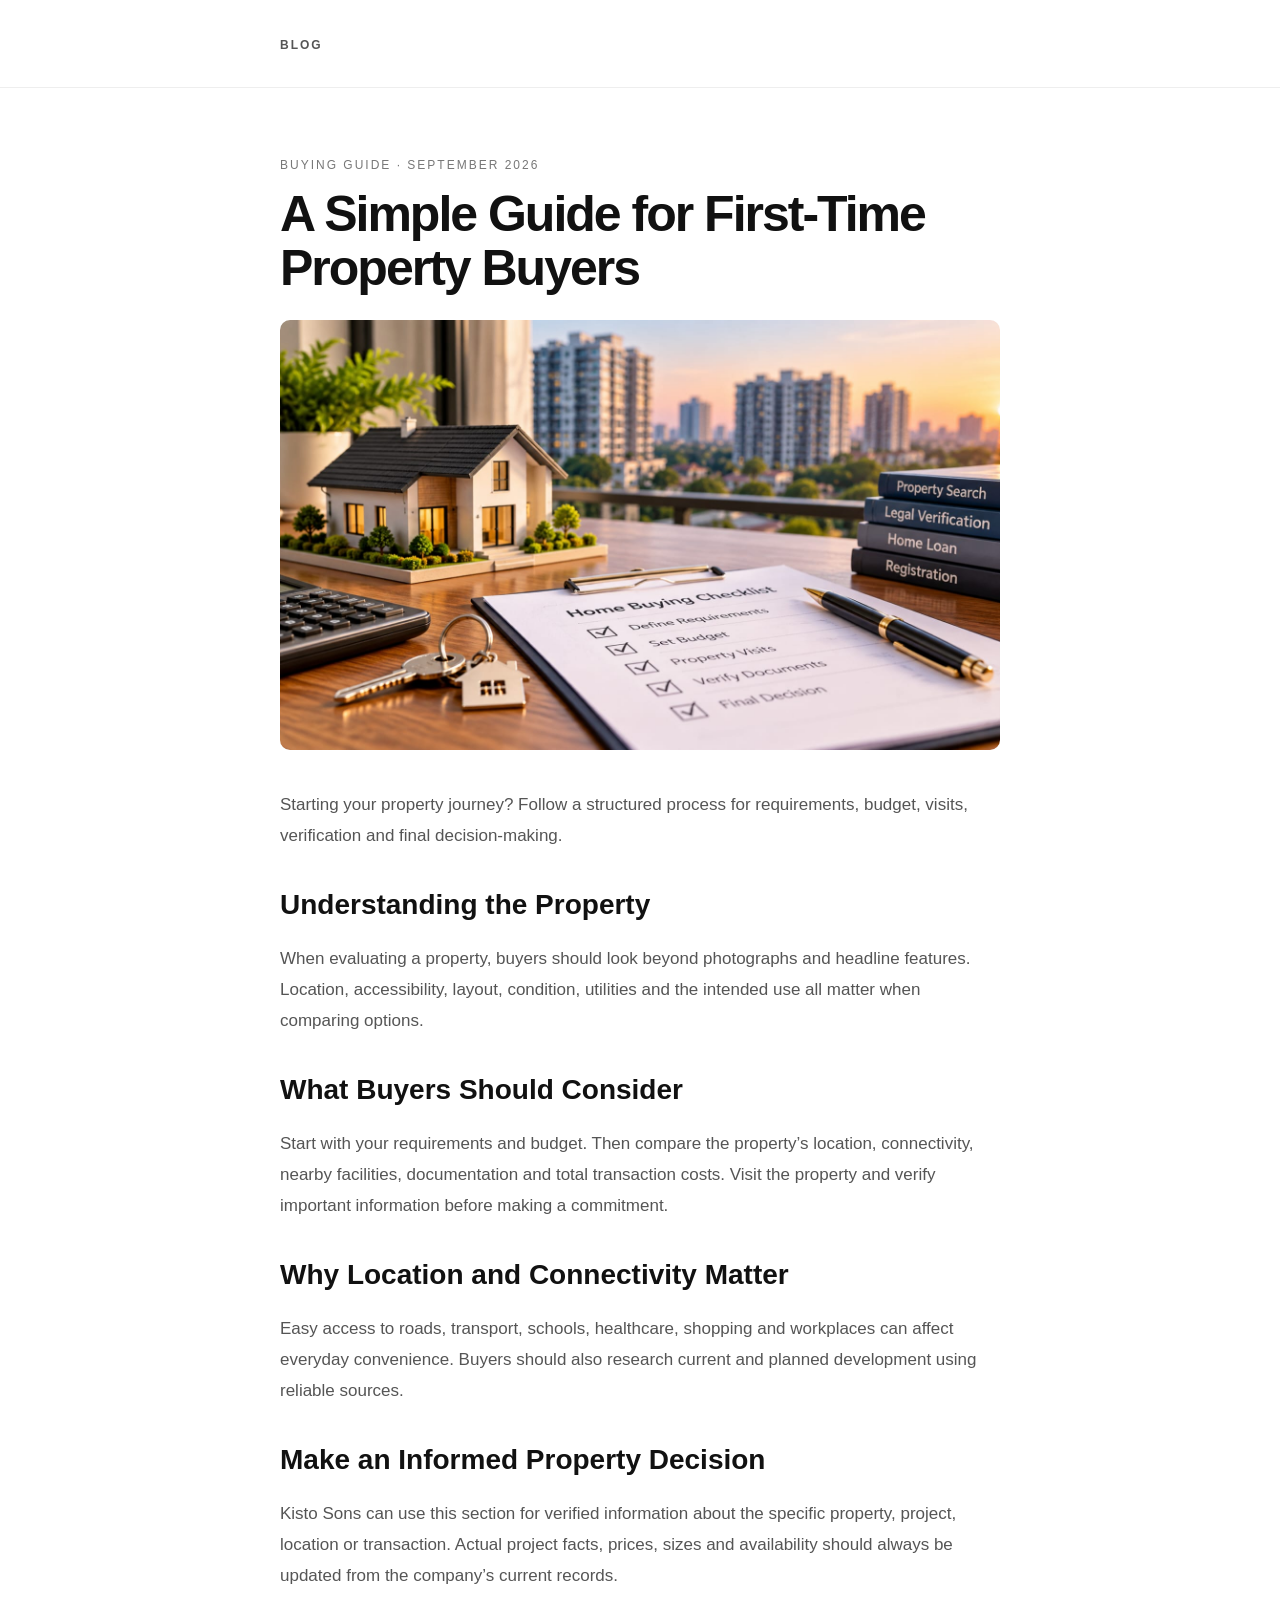
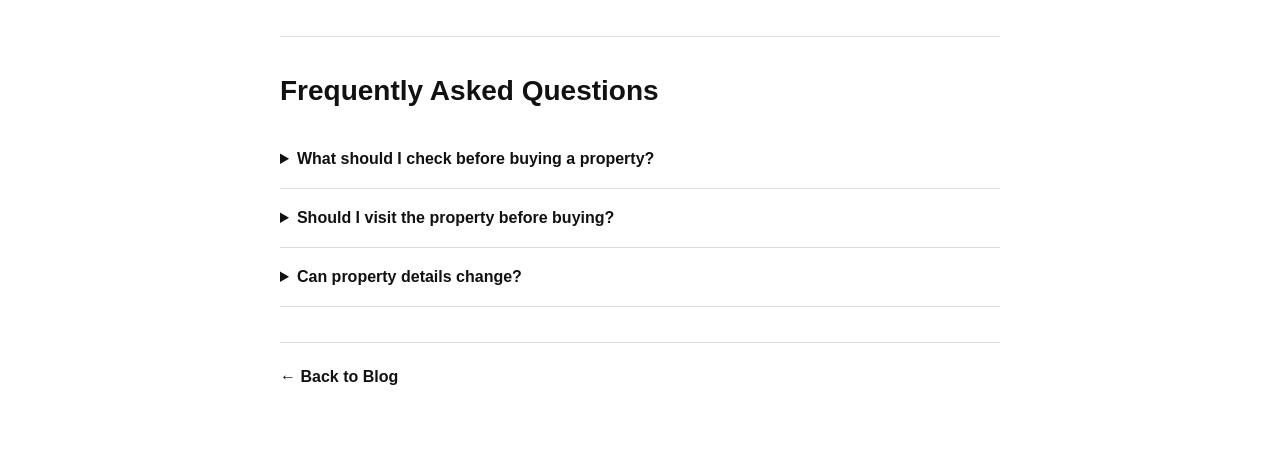
==== blogproj/blogs/a-simple-guide-for-first-time-property-buyers.html @ c5c7ea15 "Add blog project" ====
<!DOCTYPE html>
<html lang="en">
 <head>
  <meta charset="utf-8"/>
  <meta content="width=device-width,initial-scale=1" name="viewport"/>
  <title>
   A Simple Guide for First-Time Property Buyers | Kisto Sons
  </title>
  <meta content="Starting your property journey? Follow a structured process for requirements, budget, visits, verification and final decision-making." name="description"/>
  <meta content="index,follow" name="robots"/>
  <link href="https://kistosons.com/blog/a-simple-guide-for-first-time-property-buyers/" rel="canonical"/>
  <meta content="A Simple Guide for First-Time Property Buyers | Kisto Sons" property="og:title"/>
  <meta content="Starting your property journey? Follow a structured process for requirements, budget, visits, verification and final decision-making." property="og:description"/>
  <meta content="article" property="og:type"/>
  <link href="../assets/blog.css" rel="stylesheet"/>
  <script type="application/ld+json">
   {"@context":"https://schema.org","@type":"Article","headline":"A Simple Guide for First-Time Property Buyers","author":{"@type":"Organization","name":"Kisto Sons"},"publisher":{"@type":"Organization","name":"Kisto Sons"},"datePublished":"2026-09-24","mainEntityOfPage":"https://kistosons.com/blog/a-simple-guide-for-first-time-property-buyers/"}
  </script>
 </head>
 <body>
  <div class="progress">
  </div>
  <header class="top">
   <div class="wrap">
    <a href="../index.html">
     BLOG
    </a>
   </div>
  </header>
  <main class="article">
   <div class="wrap">
    <div class="label">
     BUYING GUIDE &middot; SEPTEMBER 2026
    </div>
    <h1>
     A Simple Guide for First-Time Property Buyers
    </h1>
    <img src="../assets/images/first-time-property-buying.jpg" alt="First-time property buying checklist" class="hero-image">
    <p>
     Starting your property journey? Follow a structured process for requirements, budget, visits, verification and final decision-making.
    </p>
    <h2>
     Understanding the Property
    </h2>
    <p>
     When evaluating a property, buyers should look beyond photographs and headline features. Location, accessibility, layout, condition, utilities and the intended use all matter when comparing options.
    </p>
    <h2>
     What Buyers Should Consider
    </h2>
    <p>
     Start with your requirements and budget. Then compare the property&rsquo;s location, connectivity, nearby facilities, documentation and total transaction costs. Visit the property and verify important information before making a commitment.
    </p>
    <h2>
     Why Location and Connectivity Matter
    </h2>
    <p>
     Easy access to roads, transport, schools, healthcare, shopping and workplaces can affect everyday convenience. Buyers should also research current and planned development using reliable sources.
    </p>
    <h2>
     Make an Informed Property Decision
    </h2>
    <p>
     Kisto Sons can use this section for verified information about the specific property, project, location or transaction. Actual project facts, prices, sizes and availability should always be updated from the company&rsquo;s current records.
    </p>
    <section class="faq">
     <h2>
      Frequently Asked Questions
     </h2>
     <details>
      <summary>
       What should I check before buying a property?
      </summary>
      <p>
       Review your budget, location, property condition, documentation, access and total costs. Consider professional legal verification where appropriate.
      </p>
     </details>
     <details>
      <summary>
       Should I visit the property before buying?
      </summary>
      <p>
       A physical visit can help you assess the surroundings, access, condition and practical suitability.
      </p>
     </details>
     <details>
      <summary>
       Can property details change?
      </summary>
      <p>
       Yes. Availability, prices and project details can change, so current information should be verified before a transaction.
      </p>
     </details>
    </section>
    <div class="next">
     <a href="../index.html">
      &larr; Back to Blog
     </a>
    </div>
   </div>
  </main>
  <script defer="True" src="../assets/blog.js">
  </script>
 </body>
</html>
---- blogproj/assets/blog.css ----
/* ================================
   Base / Reset
================================ */
* {
    box-sizing: border-box;
}

html {
    scroll-behavior: smooth;
}

body {
    margin: 0;
    font-family: Arial, Helvetica, sans-serif;
    color: #111;
    background: #fff;
}

a {
    color: inherit;
    text-decoration: none;
}

button {
    font: inherit;
}

.wrap {
    width: min(760px, 100%);
    margin: 0 auto;
    padding: 0 20px;
}

/* ================================
   Reading Progress Bar
================================ */
.progress {
    position: fixed;
    top: 0;
    left: 0;
    z-index: 20;
    width: 0;
    height: 3px;
    background: #111;
    transition: width 0.05s linear;
}

/* ================================
   Header
================================ */
.top {
    display: flex;
    align-items: center;
    justify-content: flex-end;
    height: 88px;
    border-bottom: 1px solid #eee;
}

.top a {
    color: #555;
    font-size: 12px;
    font-weight: 600;
    letter-spacing: 2px;
}

/* ================================
   Blog Home
================================ */
.blog-home {
    padding: 70px 0;
}

/* Wider homepage layout to match the reference design.
   Article pages keep the original narrow .wrap width. */
.blog-home > .wrap {
    width: min(1440px, 100%);
    padding: 0 20px;
}

.intro {
    margin-bottom: 58px;
    text-align: center;
}

.intro p {
    margin: 0 0 12px;
    color: #777;
    font-size: 12px;
    letter-spacing: 2px;
}

.intro h1 {
    margin: 0;
    font-size: 64px;
    font-weight: 700;
    line-height: 1.05;
    letter-spacing: -2px;
}

.intro .sub {
    max-width: 900px;
    margin: 20px auto 0;
    color: #666;
    font-size: 17px;
    line-height: 1.65;
}

/* ================================
   Article Cards
================================ */
.grid {
    display: grid;
    grid-template-columns: repeat(2, minmax(0, 1fr));
    gap: 54px 36px;
}

.blog-image,
.hero-image {
    display: block;
    width: 100%;
    object-fit: cover;
    border-radius: 10px;
}

.blog-image {
    height: 365px;
}

.hero-image {
    height: 430px;
    margin-bottom: 40px;
}

.card img,
.fakeimg {
    width: 100%;
    height: 365px;
    object-fit: cover;
    border-radius: 10px;
}

.fakeimg {
    display: flex;
    align-items: flex-end;
    padding: 22px;
    color: #fff;
    font-size: 12px;
    font-weight: 700;
    letter-spacing: 2px;
    background: linear-gradient(135deg, #263238, #a77c45);
}

.g2 { background: linear-gradient(135deg, #1f343a, #80927d); }
.g3 { background: linear-gradient(135deg, #3a3027, #bd966d); }
.g4 { background: linear-gradient(135deg, #233a55, #8797a8); }
.g5 { background: linear-gradient(135deg, #473b30, #d0ae82); }
.g6 { background: linear-gradient(135deg, #29343e, #96744e); }
.g7 { background: linear-gradient(135deg, #34434a, #a39b85); }
.g8 { background: linear-gradient(135deg, #302f39, #aa8765); }
.g9 { background: linear-gradient(135deg, #1e3b46, #749da2); }
.g10 { background: linear-gradient(135deg, #3b322d, #9d775b); }

.date {
    margin-top: 16px;
    color: #888;
    font-size: 16px;
}

.card h2 {
    margin: 8px 0 14px;
    font-size: 29px;
    line-height: 1.18;
}

.card p {
    margin: 0 0 16px;
    color: #777;
    font-size: 18px;
    line-height: 1.55;
}

.read {
    font-size: 16px;
    font-weight: 700;
}

.card a:hover,
.back:hover,
.next a:hover {
    text-decoration: underline;
}

/* ================================
   Article Page
================================ */
.article {
    padding: 70px 0;
}

.article .label {
    color: #777;
    font-size: 12px;
    letter-spacing: 2px;
}

.article h1 {
    margin: 15px 0 25px;
    font-size: 50px;
    line-height: 1.08;
    letter-spacing: -2px;
}

.heroimg {
    display: flex;
    align-items: center;
    justify-content: center;
    height: 430px;
    margin-bottom: 40px;
    border-radius: 10px;
    color: #fff;
    font-size: 22px;
    font-weight: 700;
    letter-spacing: 2px;
    background: linear-gradient(135deg, #263238, #a77c45);
}

.article h2 {
    margin-top: 38px;
    font-size: 28px;
}

.article h3 {
    margin-top: 28px;
    font-size: 20px;
}

.article p,
.article li {
    color: #555;
    font-size: 17px;
    line-height: 1.8;
}

/* ================================
   FAQ
================================ */
.faq {
    margin-top: 45px;
    border-top: 1px solid #ddd;
}

.faq details {
    padding: 20px 0;
    border-bottom: 1px solid #ddd;
}

.faq summary {
    cursor: pointer;
    font-weight: 700;
}

/* ================================
   Share Buttons
================================ */
.share {
    display: flex;
    gap: 10px;
    margin-top: 40px;
    padding-top: 25px;
    border-top: 1px solid #ddd;
}

.share button {
    padding: 9px 15px;
    border: 1px solid #ddd;
    background: #fff;
    cursor: pointer;
}

.share button:hover {
    background: #f7f7f7;
}

.next {
    margin-top: 35px;
    padding-top: 25px;
    border-top: 1px solid #ddd;
    font-weight: 700;
}

.back {
    display: inline-block;
    margin-top: 35px;
    font-size: 14px;
    font-weight: 700;
}

/* ================================
   Responsive Design
================================ */
@media (max-width: 700px) {
    .wrap {
        padding: 0 18px;
    }

    .intro h1,
    .article h1 {
        font-size: 38px;
    }

    .blog-home > .wrap {
        width: 100%;
    }

    .grid {
        grid-template-columns: 1fr;
        gap: 45px;
    }

    .card img,
    .fakeimg {
        height: 220px;
    }

    .heroimg {
        height: 280px;
    }

    .top {
        height: 70px;
    }
}
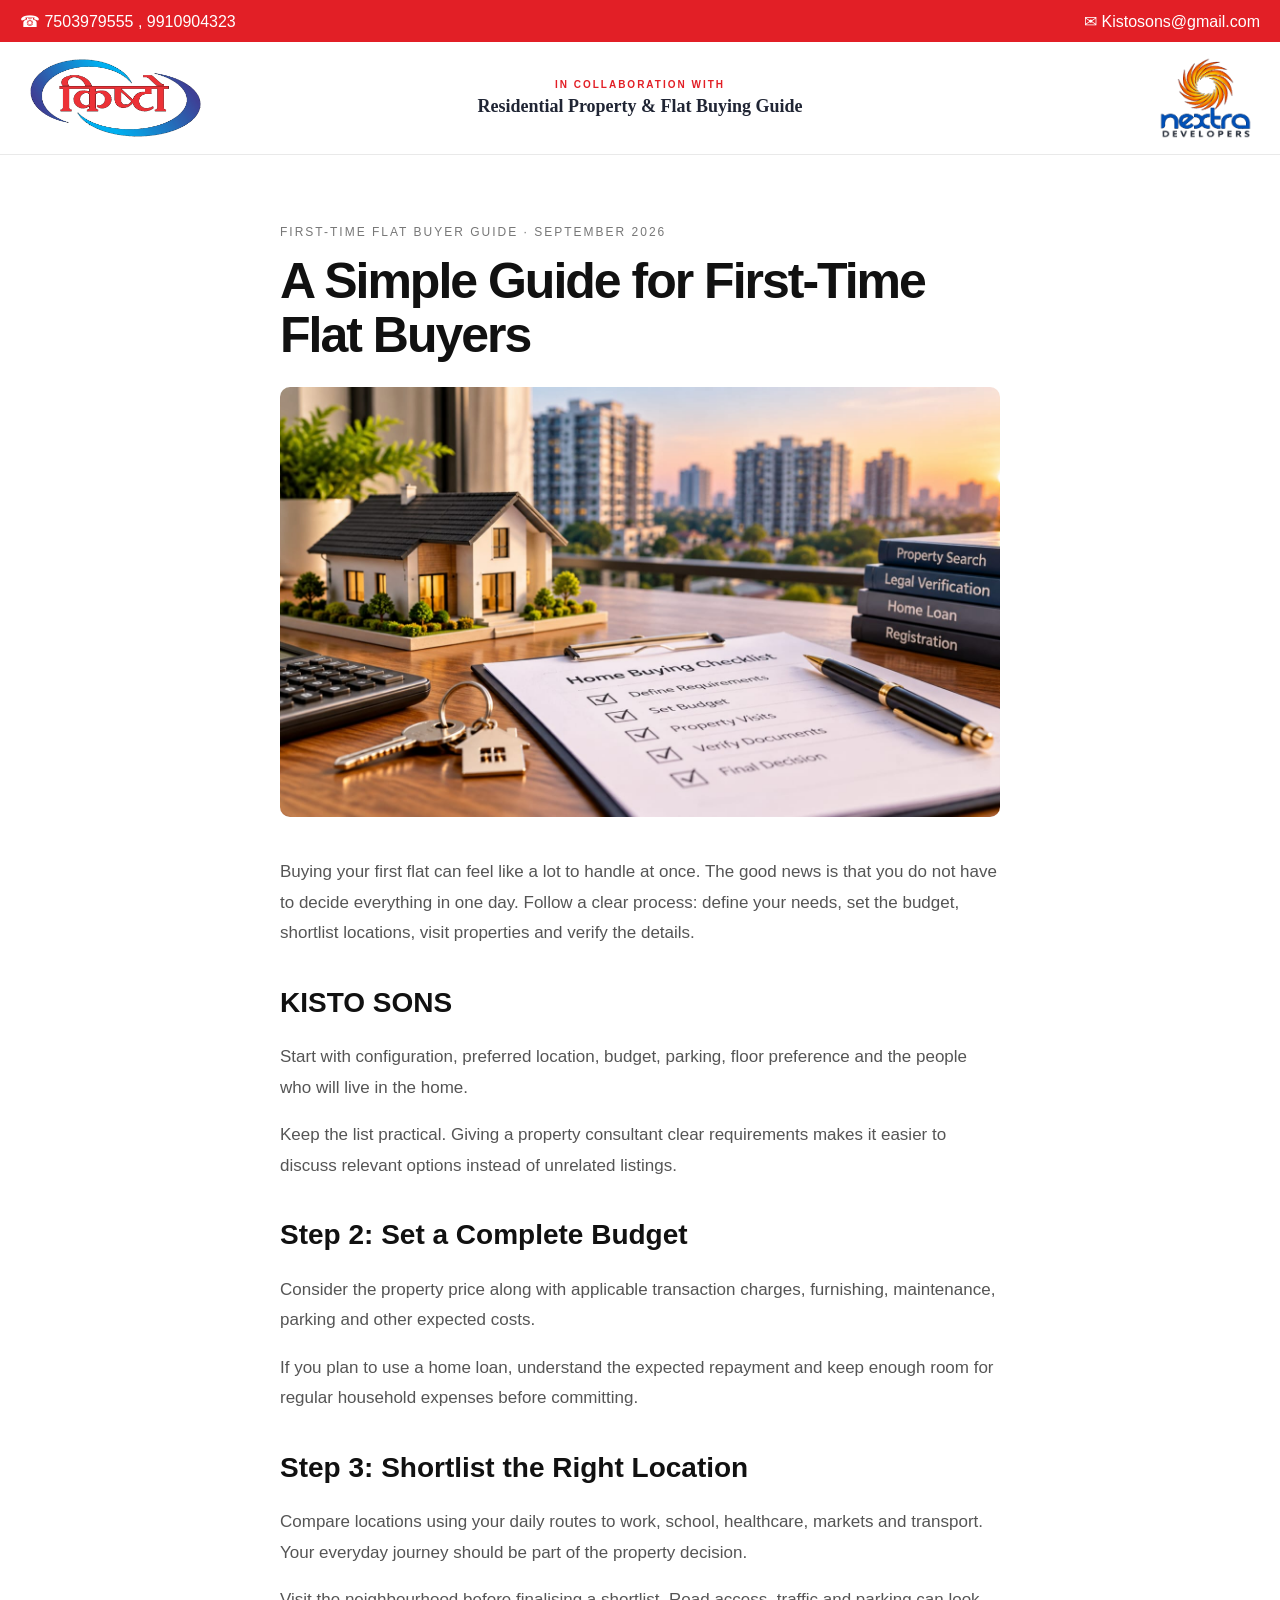
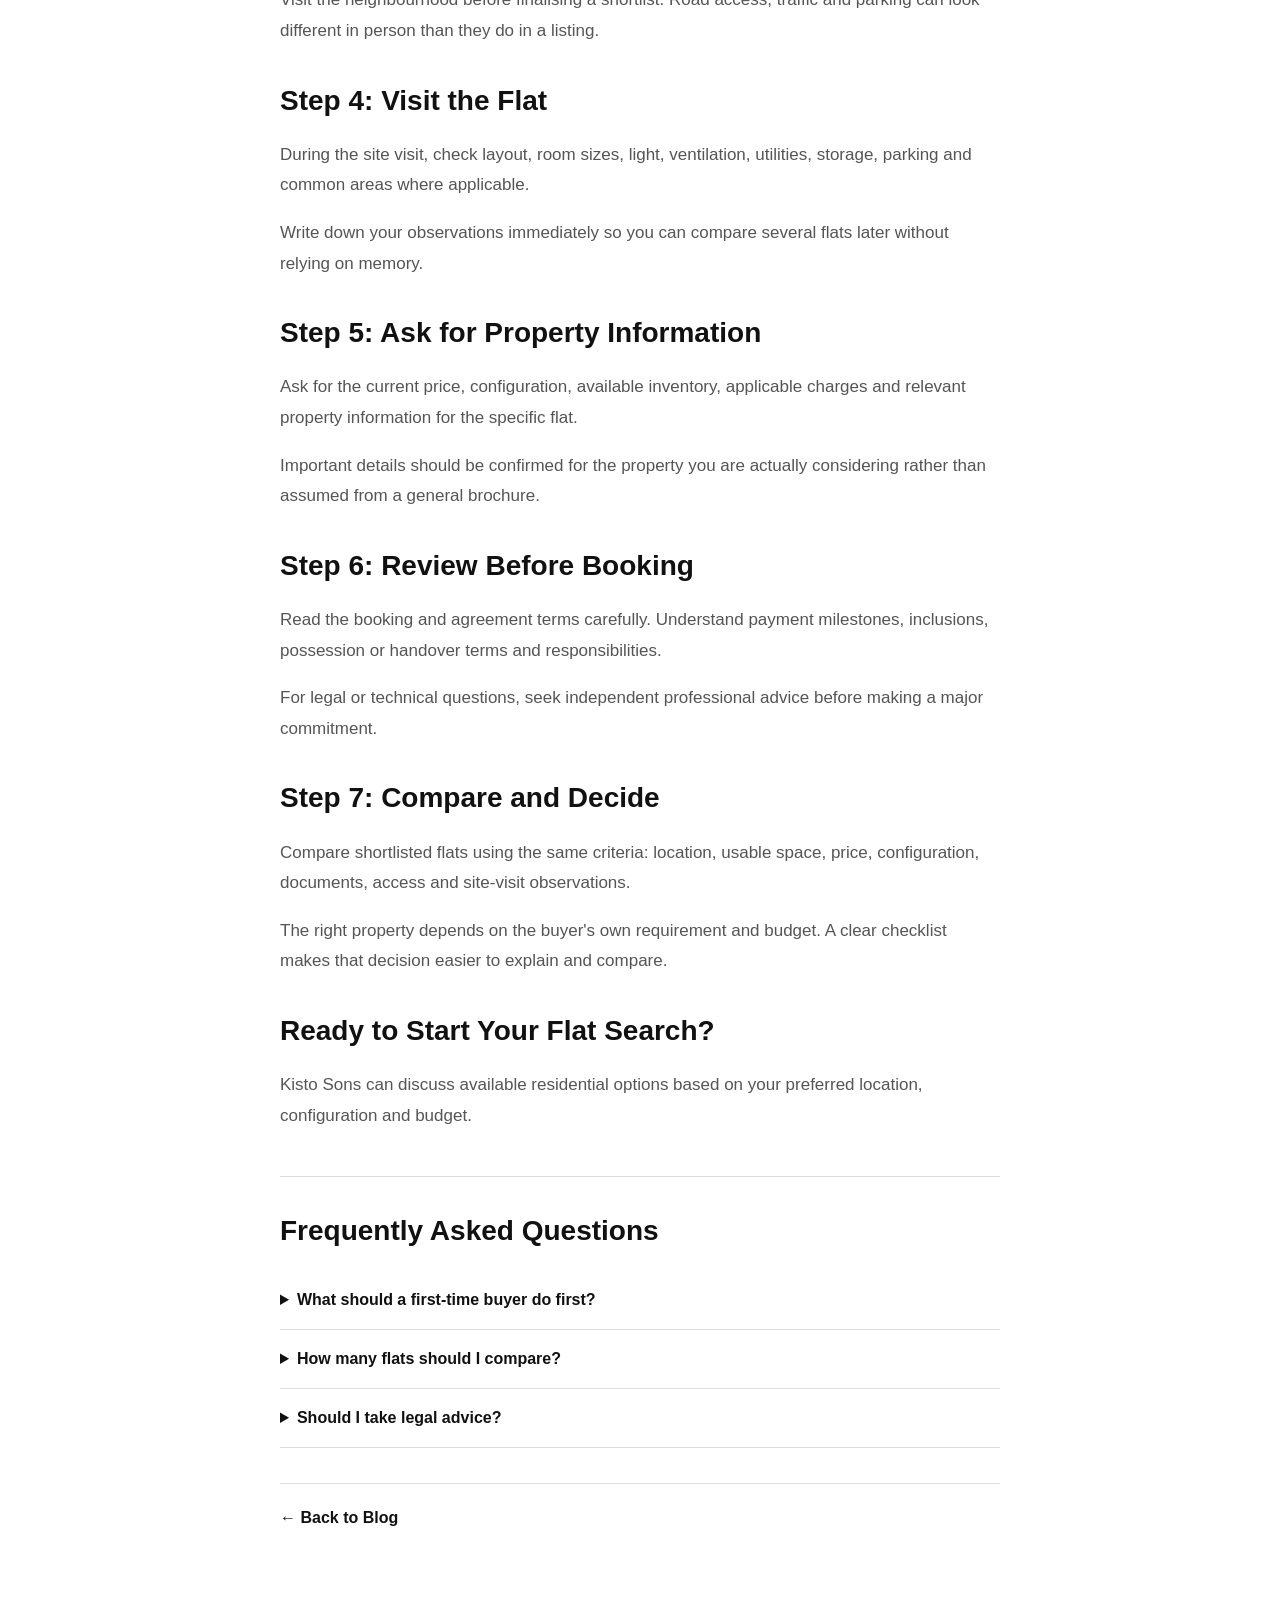
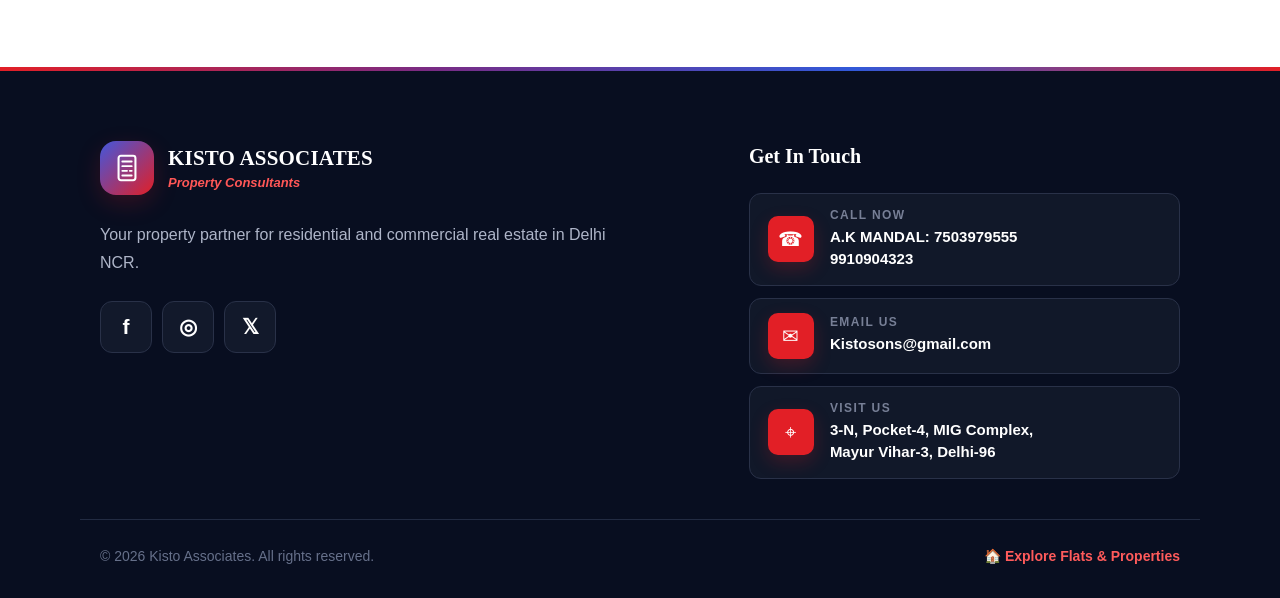
==== commit 16b52b4f: "Initial commit" ====
--- a/blogproj/blogs/a-simple-guide-for-first-time-property-buyers.html
+++ b/blogproj/blogs/a-simple-guide-for-first-time-property-buyers.html
@@ -1,106 +1,256 @@
 <!DOCTYPE html>
+
 <html lang="en">
- <head>
-  <meta charset="utf-8"/>
-  <meta content="width=device-width,initial-scale=1" name="viewport"/>
-  <title>
-   A Simple Guide for First-Time Property Buyers | Kisto Sons
+<head>
+<meta charset="utf-8"/>
+<meta content="width=device-width,initial-scale=1" name="viewport"/>
+<title>
+   A Simple Guide for First-Time Flat Buyers | Kisto Sons
   </title>
-  <meta content="Starting your property journey? Follow a structured process for requirements, budget, visits, verification and final decision-making." name="description"/>
-  <meta content="index,follow" name="robots"/>
-  <link href="https://kistosons.com/blog/a-simple-guide-for-first-time-property-buyers/" rel="canonical"/>
-  <meta content="A Simple Guide for First-Time Property Buyers | Kisto Sons" property="og:title"/>
-  <meta content="Starting your property journey? Follow a structured process for requirements, budget, visits, verification and final decision-making." property="og:description"/>
-  <meta content="article" property="og:type"/>
-  <link href="../assets/blog.css" rel="stylesheet"/>
-  <script type="application/ld+json">
-   {"@context":"https://schema.org","@type":"Article","headline":"A Simple Guide for First-Time Property Buyers","author":{"@type":"Organization","name":"Kisto Sons"},"publisher":{"@type":"Organization","name":"Kisto Sons"},"datePublished":"2026-09-24","mainEntityOfPage":"https://kistosons.com/blog/a-simple-guide-for-first-time-property-buyers/"}
+<meta content="Buying your first flat can feel complicated. This simple process takes you from defining your requirement to visiting properties, checking documents and understanding the final terms." name="description"/>
+<meta content="A Simple Guide for First-Time Flat Buyers | Kisto Sons" property="og:title"/>
+<meta content="Buying your first flat can feel complicated. This simple process takes you from defining your requirement to visiting properties, checking documents and understanding the final terms." property="og:description"/>
+<meta content="article" property="og:type"/>
+<meta content="Kisto Sons" property="og:site_name"/>
+<meta content="https://kistosons.com/blog/a-simple-guide-for-first-time-property-buyers/" property="og:url"/>
+<meta content="https://kistosons.com/blog/assets/images/first-time-property-buying.jpg" property="og:image"/>
+<meta content="A Simple Guide for First-Time Flat Buyers | Kisto Sons" property="og:image:alt"/>
+<meta content="summary_large_image" name="twitter:card"/>
+<meta content="A Simple Guide for First-Time Flat Buyers | Kisto Sons" name="twitter:title"/>
+<meta content="Buying your first flat can feel complicated. This simple process takes you from defining your requirement to visiting properties, checking documents and understanding the final terms." name="twitter:description"/>
+<meta content="https://kistosons.com/blog/assets/images/first-time-property-buying.jpg" name="twitter:image"/>
+<meta content="Kisto Sons" name="author"/>
+<meta content="first time flat buyer, buying a flat, flat buying guide, residential property, property documents, Kisto Sons" name="keywords"/>
+<meta content="index, follow, max-image-preview:large, max-snippet:-1, max-video-preview:-1" name="robots"/>
+<meta content="#111827" name="theme-color"/>
+<link href="https://kistosons.com/blog/a-simple-guide-for-first-time-property-buyers/" rel="canonical"/>
+<link href="../assets/blog.css" rel="stylesheet"/>
+<script type="application/ld+json">
+   {"@context": "https://schema.org", "@type": "Article", "headline": "A Simple Guide for First-Time Flat Buyers", "author": {"@type": "Organization", "name": "Kisto Sons"}, "publisher": {"@type": "Organization", "name": "Kisto Sons"}, "datePublished": "2026-09-24", "mainEntityOfPage": "https://kistosons.com/blog/a-simple-guide-for-first-time-property-buyers/"}
   </script>
- </head>
- <body>
-  <div class="progress">
-  </div>
-  <header class="top">
-   <div class="wrap">
-    <a href="../index.html">
-     BLOG
-    </a>
-   </div>
-  </header>
-  <main class="article">
-   <div class="wrap">
-    <div class="label">
-     BUYING GUIDE &middot; SEPTEMBER 2026
+</head>
+<body>
+<div class="site-topbar">
+<div class="site-topbar-inner">
+<div>
+     ☎
+     <a href="tel:+917503797555">
+      7503979555
+     </a>
+     ,
+     <a href="tel:+919910904323">
+      9910904323
+     </a>
+</div>
+<div>
+     ✉
+     <a href="mailto:Kistosons@gmail.com">
+      Kistosons@gmail.com
+     </a>
+</div>
+</div>
+</div>
+<div class="brandbar">
+<div class="brandbar-inner">
+<a aria-label="Kisto Sons" class="brand-logo brand-logo-kisto" href="../index.html">
+<img alt="Kisto Sons logo" src="../assets/images/kisto-logo.png"/>
+</a>
+<div class="brandbar-center">
+<span>
+      IN COLLABORATION WITH
+     </span>
+<strong>
+      Residential Property &amp; Flat Buying Guide
+     </strong>
+</div>
+<a aria-label="Nextra Developers" class="brand-logo brand-logo-nextra" href="../index.html">
+<img alt="Nextra Developers logo" src="../assets/images/nextra-logo.png"/>
+</a>
+</div>
+</div>
+<div class="progress">
+</div>
+<main class="article">
+<div class="wrap">
+<div class="label">
+     FIRST-TIME FLAT BUYER GUIDE · SEPTEMBER 2026
     </div>
-    <h1>
-     A Simple Guide for First-Time Property Buyers
+<h1>
+     A Simple Guide for First-Time Flat Buyers
     </h1>
-    <img src="../assets/images/first-time-property-buying.jpg" alt="First-time property buying checklist" class="hero-image">
-    <p>
-     Starting your property journey? Follow a structured process for requirements, budget, visits, verification and final decision-making.
-    </p>
-    <h2>
-     Understanding the Property
-    </h2>
-    <p>
-     When evaluating a property, buyers should look beyond photographs and headline features. Location, accessibility, layout, condition, utilities and the intended use all matter when comparing options.
-    </p>
-    <h2>
-     What Buyers Should Consider
-    </h2>
-    <p>
-     Start with your requirements and budget. Then compare the property&rsquo;s location, connectivity, nearby facilities, documentation and total transaction costs. Visit the property and verify important information before making a commitment.
-    </p>
-    <h2>
-     Why Location and Connectivity Matter
-    </h2>
-    <p>
-     Easy access to roads, transport, schools, healthcare, shopping and workplaces can affect everyday convenience. Buyers should also research current and planned development using reliable sources.
-    </p>
-    <h2>
-     Make an Informed Property Decision
-    </h2>
-    <p>
-     Kisto Sons can use this section for verified information about the specific property, project, location or transaction. Actual project facts, prices, sizes and availability should always be updated from the company&rsquo;s current records.
-    </p>
-    <section class="faq">
-     <h2>
+<img alt="First-time flat buying guide" class="hero-image" src="../assets/images/first-time-property-buying.jpg"/>
+<p>Buying your first flat can feel like a lot to handle at once. The good news is that you do not have to decide everything in one day. Follow a clear process: define your needs, set the budget, shortlist locations, visit properties and verify the details.</p>
+<h2>
+     KISTO SONS
+    </h2>
+<p>Start with configuration, preferred location, budget, parking, floor preference and the people who will live in the home.</p>
+<p>Keep the list practical. Giving a property consultant clear requirements makes it easier to discuss relevant options instead of unrelated listings.</p>
+<h2>
+     Step 2: Set a Complete Budget
+    </h2>
+<p>Consider the property price along with applicable transaction charges, furnishing, maintenance, parking and other expected costs.</p>
+<p>If you plan to use a home loan, understand the expected repayment and keep enough room for regular household expenses before committing.</p>
+<h2>
+     Step 3: Shortlist the Right Location
+    </h2>
+<p>Compare locations using your daily routes to work, school, healthcare, markets and transport. Your everyday journey should be part of the property decision.</p>
+<p>Visit the neighbourhood before finalising a shortlist. Road access, traffic and parking can look different in person than they do in a listing.</p>
+<h2>
+     Step 4: Visit the Flat
+    </h2>
+<p>During the site visit, check layout, room sizes, light, ventilation, utilities, storage, parking and common areas where applicable.</p>
+<p>Write down your observations immediately so you can compare several flats later without relying on memory.</p>
+<h2>
+     Step 5: Ask for Property Information
+    </h2>
+<p>Ask for the current price, configuration, available inventory, applicable charges and relevant property information for the specific flat.</p>
+<p>Important details should be confirmed for the property you are actually considering rather than assumed from a general brochure.</p>
+<h2>
+     Step 6: Review Before Booking
+    </h2>
+<p>Read the booking and agreement terms carefully. Understand payment milestones, inclusions, possession or handover terms and responsibilities.</p>
+<p>For legal or technical questions, seek independent professional advice before making a major commitment.</p>
+<h2>
+     Step 7: Compare and Decide
+    </h2>
+<p>Compare shortlisted flats using the same criteria: location, usable space, price, configuration, documents, access and site-visit observations.</p>
+<p>The right property depends on the buyer's own requirement and budget. A clear checklist makes that decision easier to explain and compare.</p>
+<h2>
+     Ready to Start Your Flat Search?
+    </h2>
+<p>Kisto Sons can discuss available residential options based on your preferred location, configuration and budget.</p>
+<section class="faq">
+<h2>
       Frequently Asked Questions
      </h2>
-     <details>
-      <summary>
-       What should I check before buying a property?
+<details>
+<summary>
+       What should a first-time buyer do first?
       </summary>
-      <p>
-       Review your budget, location, property condition, documentation, access and total costs. Consider professional legal verification where appropriate.
-      </p>
-     </details>
-     <details>
-      <summary>
-       Should I visit the property before buying?
+<p>Define the required location, configuration and realistic budget before visiting properties. It keeps the search focused from the beginning.</p>
+</details>
+<details>
+<summary>
+       How many flats should I compare?
       </summary>
-      <p>
-       A physical visit can help you assess the surroundings, access, condition and practical suitability.
-      </p>
-     </details>
-     <details>
-      <summary>
-       Can property details change?
+<p>There is no fixed number of properties you must visit. Compare enough suitable options to understand the differences that matter to you.</p>
+</details>
+<details>
+<summary>
+       Should I take legal advice?
       </summary>
-      <p>
-       Yes. Availability, prices and project details can change, so current information should be verified before a transaction.
-      </p>
-     </details>
-    </section>
-    <div class="next">
-     <a href="../index.html">
-      &larr; Back to Blog
-     </a>
+<p>For important document or agreement questions, independent legal advice can help you understand the terms before you commit.</p>
+</details>
+</section>
+<div class="next">
+<a href="../index.html">
+      ← Back to Blog
+     </a>
+</div>
+</div>
+</main>
+<footer class="site-footer">
+<div class="site-footer-inner">
+<div>
+<div class="footer-brand">
+<div aria-hidden="true" class="footer-logo">
+<svg fill="none" viewbox="0 0 32 32" xmlns="http://www.w3.org/2000/svg">
+<rect height="26" rx="2.5" stroke="currentColor" stroke-width="2.2" width="18" x="7" y="3">
+</rect>
+<path d="M11 9h10M11 14h10M11 19h5M19 19h2M11 24h10" stroke="currentColor" stroke-linecap="round" stroke-width="2">
+</path>
+</svg>
+</div>
+<div>
+<h2>
+        KISTO ASSOCIATES
+       </h2>
+<span>
+        Property Consultants
+       </span>
+</div>
+</div>
+<p class="footer-about">
+      Your property partner for residential and commercial real estate in Delhi NCR.
+     </p>
+<div class="footer-socials">
+<a aria-label="Facebook" href="#">
+       f
+      </a>
+<a aria-label="Instagram" href="#">
+       ◎
+      </a>
+<a aria-label="X" href="#">
+       𝕏
+      </a>
+</div>
+</div>
+<div>
+<h3>
+      Get In Touch
+     </h3>
+<div class="contact-card">
+<div class="contact-icon">
+       ☎
+      </div>
+<div>
+<div class="contact-label">
+        CALL NOW
+       </div>
+<div class="contact-value">
+        A.K MANDAL:
+        <a href="tel:+917503797555">
+         7503979555
+        </a>
+<br/>
+<a href="tel:+919910904323">
+         9910904323
+        </a>
+</div>
+</div>
+</div>
+<div class="contact-card">
+<div class="contact-icon">
+       ✉
+      </div>
+<div>
+<div class="contact-label">
+        EMAIL US
+       </div>
+<div class="contact-value">
+<a href="mailto:Kistosons@gmail.com">
+         Kistosons@gmail.com
+        </a>
+</div>
+</div>
+</div>
+<div class="contact-card">
+<div class="contact-icon">
+       ⌖
+      </div>
+<div>
+<div class="contact-label">
+        VISIT US
+       </div>
+<div class="contact-value">
+        3-N, Pocket-4, MIG Complex,
+        <br/>
+        Mayur Vihar-3, Delhi-96
+       </div>
+</div>
+</div>
+</div>
+</div>
+<div class="footer-bottom">
+<div>
+     © 2026 Kisto Associates. All rights reserved.
     </div>
-   </div>
-  </main>
-  <script defer="True" src="../assets/blog.js">
-  </script>
- </body>
+<a class="return-link" href="../index.html">
+     🏠 Explore Flats &amp; Properties
+    </a>
+</div>
+</footer>
+<script defer="True" src="../assets/blog.js">
+</script>
+</body>
 </html>
-
--- a/blogproj/assets/blog.css
+++ b/blogproj/assets/blog.css
@@ -60,7 +60,7 @@
     color: #555;
     font-size: 12px;
     font-weight: 600;
-    letter-spacing: 2px;
+    letter-spacing: 1.7px;
 }
 
 /* ================================
@@ -330,3 +330,368 @@
         height: 70px;
     }
 }
+
+
+/* ================================
+   Kisto Associates Top Bar + Footer
+================================ */
+.site-topbar {
+    width: 100%;
+    background: #e21f26;
+    color: #fff;
+    min-height: 42px;
+    display: flex;
+    align-items: center;
+}
+
+.site-topbar-inner {
+    width: min(1440px, 100%);
+    margin: 0 auto;
+    padding: 0 20px;
+    display: flex;
+    align-items: center;
+    justify-content: space-between;
+    gap: 24px;
+    font-size: 16px;
+}
+
+.site-topbar a {
+    color: #fff;
+    text-decoration: none;
+}
+
+.site-topbar a:hover {
+    text-decoration: underline;
+}
+
+.site-footer {
+    margin-top: 70px;
+    border-top: 4px solid transparent;
+    border-image: linear-gradient(90deg, #e21f26, #7a2b83, #3159d9, #e21f26) 1;
+    background: #080e20;
+    color: #c9cede;
+}
+
+.site-footer-inner {
+    width: min(1120px, 100%);
+    margin: 0 auto;
+    padding: 70px 20px 28px;
+    display: grid;
+    grid-template-columns: 1.25fr 0.8fr 1.15fr;
+    gap: 70px;
+}
+
+.footer-brand {
+    display: flex;
+    align-items: center;
+    gap: 14px;
+}
+
+.footer-logo {
+    width: 54px;
+    height: 54px;
+    flex: 0 0 54px;
+    display: grid;
+    place-items: center;
+    border-radius: 16px;
+    background: linear-gradient(135deg, #4357dc, #e21f26);
+    color: #fff;
+    box-shadow: 0 8px 24px rgba(226, 31, 38, 0.2);
+}
+
+.footer-logo svg {
+    width: 30px;
+    height: 30px;
+}
+
+.footer-brand h2 {
+    margin: 0;
+    color: #fff;
+    font-family: Georgia, serif;
+    font-size: 21px;
+    letter-spacing: 0.2px;
+}
+
+.footer-brand span {
+    display: block;
+    margin-top: 4px;
+    color: #ff5757;
+    font-size: 13px;
+    font-style: italic;
+    font-weight: 700;
+}
+
+.footer-about {
+    max-width: 410px;
+    margin: 26px 0 24px;
+    color: #aeb5c8;
+    font-size: 16px;
+    line-height: 1.75;
+}
+
+.footer-socials {
+    display: flex;
+    gap: 10px;
+}
+
+.footer-socials a {
+    width: 52px;
+    height: 52px;
+    display: grid;
+    place-items: center;
+    border: 1px solid #293148;
+    border-radius: 12px;
+    color: #fff;
+    font-size: 21px;
+    font-weight: 700;
+    background: #12192b;
+    transition: transform .2s ease, background .2s ease, border-color .2s ease;
+}
+
+.footer-socials a:hover {
+    transform: translateY(-2px);
+    background: #1b243b;
+    border-color: #e21f26;
+    text-decoration: none;
+}
+
+.site-footer h3 {
+    margin: 4px 0 25px;
+    color: #fff;
+    font-family: Georgia, serif;
+    font-size: 20px;
+}
+
+.footer-links {
+    display: grid;
+    gap: 18px;
+}
+
+.footer-links a {
+    color: #aeb5c8;
+    font-size: 16px;
+}
+
+.footer-links a::before {
+    content: '›';
+    margin-right: 10px;
+    color: #e21f26;
+    font-size: 22px;
+    vertical-align: -1px;
+}
+
+.footer-links a:hover {
+    color: #fff;
+    text-decoration: none;
+}
+
+.contact-card {
+    display: flex;
+    align-items: center;
+    gap: 16px;
+    min-height: 76px;
+    margin-bottom: 12px;
+    padding: 14px 18px;
+    border: 1px solid #293148;
+    border-radius: 12px;
+    background: #111829;
+}
+
+.contact-icon {
+    width: 46px;
+    height: 46px;
+    flex: 0 0 46px;
+    display: grid;
+    place-items: center;
+    border-radius: 10px;
+    background: #e21f26;
+    color: #fff;
+    font-size: 20px;
+    box-shadow: 0 7px 18px rgba(226, 31, 38, 0.22);
+}
+
+.contact-label {
+    margin-bottom: 4px;
+    color: #777f96;
+    font-size: 12px;
+    letter-spacing: 1.4px;
+    font-weight: 700;
+}
+
+.contact-value {
+    color: #fff;
+    font-size: 15px;
+    line-height: 1.5;
+    font-weight: 700;
+}
+
+.contact-value a {
+    color: #fff;
+}
+
+.footer-bottom {
+    width: min(1120px, 100%);
+    margin: 0 auto;
+    padding: 28px 20px 34px;
+    border-top: 1px solid #222b42;
+    display: flex;
+    justify-content: space-between;
+    align-items: center;
+    gap: 20px;
+    color: #66708a;
+    font-size: 14px;
+}
+
+.footer-bottom .return-link {
+    color: #ff5b5b;
+    font-weight: 700;
+}
+
+@media (max-width: 800px) {
+    .site-topbar-inner {
+        flex-direction: column;
+        justify-content: center;
+        gap: 4px;
+        padding: 8px 18px;
+        text-align: center;
+    }
+
+    .site-footer-inner {
+        grid-template-columns: 1fr;
+        gap: 42px;
+        padding-top: 50px;
+    }
+
+    .footer-bottom {
+        flex-direction: column;
+        align-items: flex-start;
+    }
+}
+
+
+/* ================================
+   Dual Logo Brand Header
+================================ */
+.brandbar {
+    width: 100%;
+    background: #fff;
+    border-bottom: 1px solid #e9e9e9;
+}
+
+.brandbar-inner {
+    width: min(1440px, 100%);
+    min-height: 112px;
+    margin: 0 auto;
+    padding: 12px 28px;
+    display: grid;
+    grid-template-columns: minmax(190px, 1fr) auto minmax(190px, 1fr);
+    align-items: center;
+    gap: 30px;
+}
+
+.brand-logo {
+    display: flex;
+    align-items: center;
+    height: 86px;
+}
+
+.brand-logo img {
+    display: block;
+    max-width: 190px;
+    max-height: 82px;
+    width: auto;
+    height: auto;
+    object-fit: contain;
+}
+
+.brand-logo-kisto {
+    justify-content: flex-start;
+}
+
+.brand-logo-nextra {
+    justify-content: flex-end;
+}
+
+.brand-logo-nextra img {
+    max-width: 120px;
+    max-height: 82px;
+}
+
+.brandbar-center {
+    text-align: center;
+    line-height: 1.2;
+}
+
+.brandbar-center span {
+    display: block;
+    margin-bottom: 5px;
+    color: #e21f26;
+    font-size: 10px;
+    font-weight: 700;
+    letter-spacing: 2px;
+}
+
+.brandbar-center strong {
+    color: #202534;
+    font-family: Georgia, serif;
+    font-size: 18px;
+    font-weight: 700;
+}
+
+/* Two-column footer after removing Quick Links */
+.site-footer-inner {
+    grid-template-columns: minmax(0, 1.25fr) minmax(360px, 1fr);
+    gap: 110px;
+}
+
+.site-footer-inner > div:first-child {
+    min-width: 0;
+}
+
+.site-footer-inner > div:last-child {
+    min-width: 0;
+}
+
+.site-footer-inner .footer-about {
+    max-width: 560px;
+}
+
+.site-footer-inner .contact-card {
+    width: 100%;
+}
+
+@media (max-width: 800px) {
+    .brandbar-inner {
+        min-height: 94px;
+        grid-template-columns: 1fr 1fr;
+        gap: 10px;
+        padding: 10px 18px;
+    }
+
+    .brandbar-center {
+        display: none;
+    }
+
+    .brand-logo {
+        height: 70px;
+    }
+
+    .brand-logo img {
+        max-width: 160px;
+        max-height: 62px;
+    }
+
+    .brand-logo-nextra {
+        justify-content: flex-end;
+    }
+
+    .brand-logo-nextra img {
+        max-width: 92px;
+        max-height: 62px;
+    }
+
+    .site-footer-inner {
+        grid-template-columns: 1fr;
+        gap: 42px;
+    }
+}
